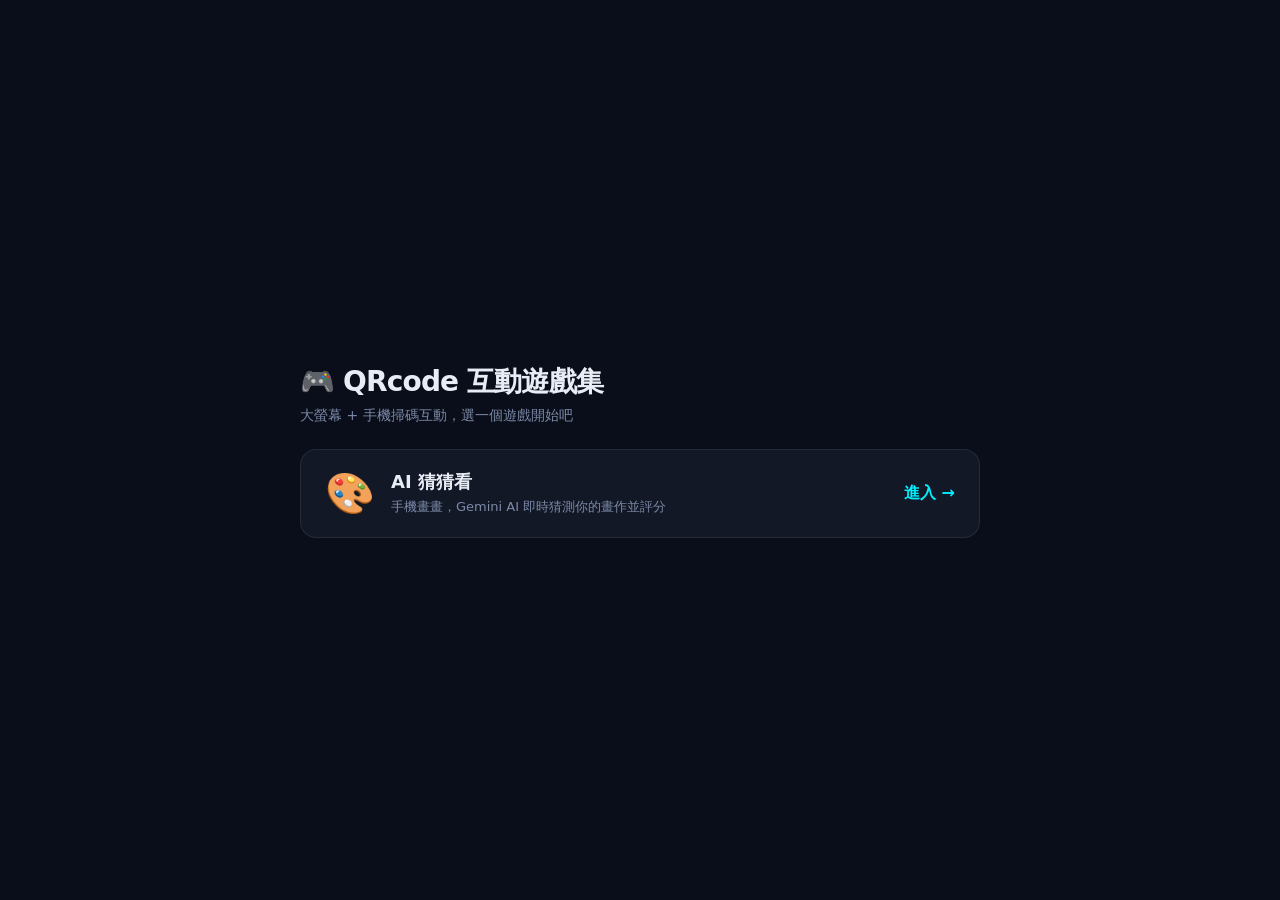
==== index.html @ 273a658e "QRcode 互動遊戲集：加入 AI 猜猜看（完整遊戲 + 詳細 README + 部署工作流）" ====
<!doctype html>
<html lang="zh-Hant">
<head>
  <meta charset="utf-8">
  <meta name="viewport" content="width=device-width,initial-scale=1">
  <title>QRcode 互動遊戲集</title>
  <style>
    * { box-sizing: border-box; margin: 0; padding: 0; }
    body { font-family: Inter, 'Noto Sans TC', system-ui, sans-serif; background: #0a0e1a; color: #e8edf5; min-height: 100vh; display: flex; align-items: center; justify-content: center; padding: 24px; }
    .wrap { max-width: 680px; width: 100%; }
    h1 { font-size: 28px; font-weight: 900; letter-spacing: -.03em; margin-bottom: 6px; }
    p.sub { color: #7b89a6; font-size: 14px; margin-bottom: 24px; }
    .game {
      display: flex; align-items: center; gap: 16px;
      background: #131827; border: 1px solid rgba(255,255,255,.08);
      border-radius: 16px; padding: 20px 24px; text-decoration: none; color: inherit;
      transition: transform .2s, border-color .2s;
    }
    .game:hover { transform: translateY(-2px); border-color: #00f0ff; }
    .game .emoji { font-size: 40px; }
    .game h2 { font-size: 18px; font-weight: 800; }
    .game p { color: #7b89a6; font-size: 13px; margin-top: 4px; }
    .game .go { margin-left: auto; color: #00f0ff; font-weight: 800; }
  </style>
</head>
<body>
  <div class="wrap">
    <h1>&#127918; QRcode 互動遊戲集</h1>
    <p class="sub">大螢幕 + 手機掃碼互動，選一個遊戲開始吧</p>
    <a class="game" href="AI-Pictionary/">
      <span class="emoji">&#127912;</span>
      <div>
        <h2>AI 猜猜看</h2>
        <p>手機畫畫，Gemini AI 即時猜測你的畫作並評分</p>
      </div>
      <span class="go">進入 &#8594;</span>
    </a>
  </div>
</body>
</html>
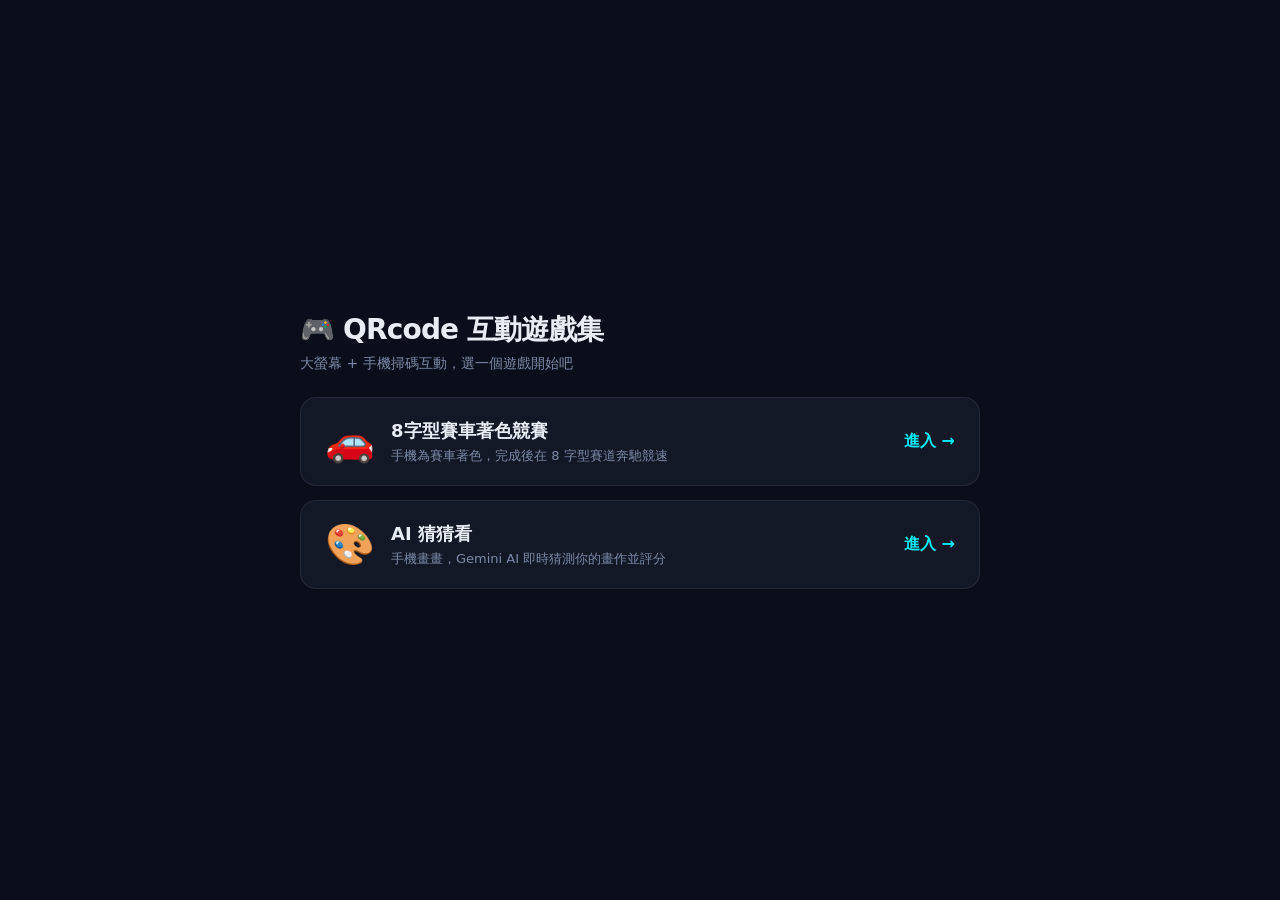
==== commit 40cb4b86: "Add 8字型賽車著色競賽（Car-Race-8）互動遊戲 手機為頂視賽車著色，送出後於大螢幕 8 字型賽道跑 1 圈即消失。白天場景、無排名、玩家離線即時反映。更新入口 index.html 與 R" ====
--- a/index.html
+++ b/index.html
@@ -21,12 +21,21 @@
     .game h2 { font-size: 18px; font-weight: 800; }
     .game p { color: #7b89a6; font-size: 13px; margin-top: 4px; }
     .game .go { margin-left: auto; color: #00f0ff; font-weight: 800; }
+    .game + .game { margin-top: 14px; }
   </style>
 </head>
 <body>
   <div class="wrap">
     <h1>&#127918; QRcode 互動遊戲集</h1>
     <p class="sub">大螢幕 + 手機掃碼互動，選一個遊戲開始吧</p>
+    <a class="game" href="Car-Race-8/">
+      <span class="emoji">&#128663;</span>
+      <div>
+        <h2>8字型賽車著色競賽</h2>
+        <p>手機為賽車著色，完成後在 8 字型賽道奔馳競速</p>
+      </div>
+      <span class="go">進入 &#8594;</span>
+    </a>
     <a class="game" href="AI-Pictionary/">
       <span class="emoji">&#127912;</span>
       <div>
